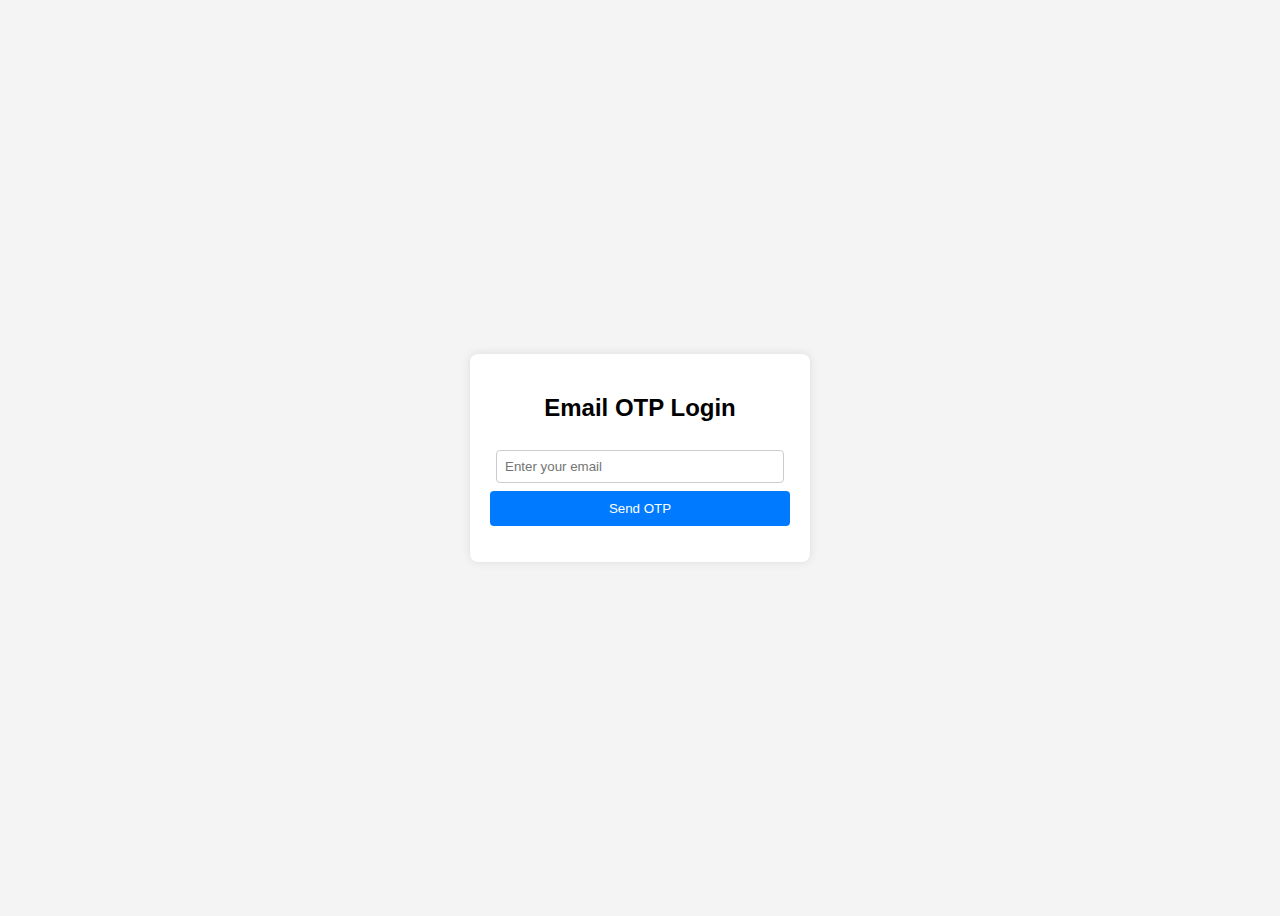
==== templates/login.html @ fb9686dd "Update - OTP Login." ====
<!DOCTYPE html>
<html lang="en">
<head>
    <meta charset="UTF-8">
    <meta name="viewport" content="width=device-width, initial-scale=1.0">
    <title>Email OTP Login</title>
    <style>
        body {
            font-family: Arial, sans-serif;
            display: flex;
            justify-content: center;
            align-items: center;
            height: 100vh;
            background-color: #f4f4f4;
        }
        .container {
            background: white;
            padding: 20px;
            border-radius: 8px;
            box-shadow: 0 0 10px rgba(0, 0, 0, 0.1);
            text-align: center;
            width: 300px;
        }
        input {
            width: 90%;
            padding: 8px;
            margin: 8px 0;
            border: 1px solid #ccc;
            border-radius: 4px;
        }
        button {
            width: 100%;
            padding: 10px;
            background: #007bff;
            color: white;
            border: none;
            border-radius: 4px;
            cursor: pointer;
        }
        button:disabled {
            background: gray;
            cursor: not-allowed;
        }
    </style>
</head>
<body>

    <div class="container">
        <h2>Email OTP Login</h2>
        <input type="email" id="email" placeholder="Enter your email">
        <button onclick="sendOTP()">Send OTP</button>

        <div id="otpSection" style="display:none;">
            <input type="text" id="otp" placeholder="Enter OTP">
            <button onclick="verifyOTP()">Verify OTP</button>
        </div>
        
        <p id="message"></p>
    </div>

    <script>
        function sendOTP() {
            const email = document.getElementById("email").value;
            if (!email) {
                alert("Please enter an email.");
                return;
            }

            fetch("/send-otp", {
                method: "POST",
                headers: { "Content-Type": "application/json" },
                body: JSON.stringify({ email: email })
            })
            .then(response => response.json())
            .then(data => {
                if (data.success) {
                    document.getElementById("otpSection").style.display = "block";
                    document.getElementById("message").textContent = "OTP sent to " + email;
                } else {
                    document.getElementById("message").textContent = "Error sending OTP. Try again.";
                }
            })
            .catch(error => console.error("Error:", error));
        }

        function verifyOTP() {
            const email = document.getElementById("email").value;
            const otp = document.getElementById("otp").value;

            fetch("/verify-otp", {
                method: "POST",
                headers: { "Content-Type": "application/json" },
                body: JSON.stringify({ email: email, otp: otp })
            })
            .then(response => response.json())
            .then(data => {
                if (data.success) {
                    document.getElementById("message").textContent = "Login successful!";
                    document.getElementById("message").style.color = "green";
                } else {
                    document.getElementById("message").textContent = "Invalid OTP. Try again.";
                    document.getElementById("message").style.color = "red";
                }
            })
            .catch(error => console.error("Error:", error));
        }
    </script>

</body>
</html>
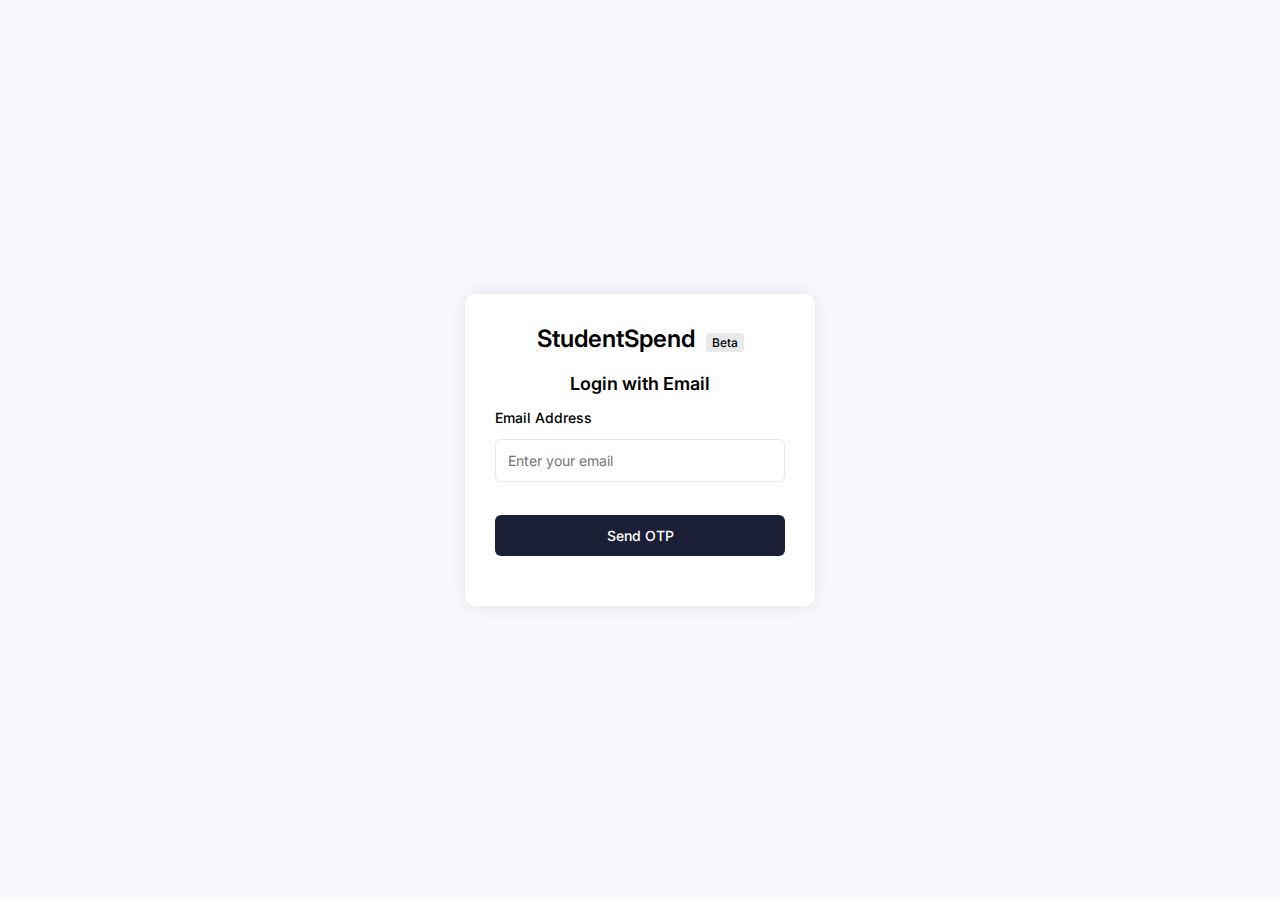
==== commit 1a5e8fd5: "Added frontend interface" ====
--- a/templates/login.html
+++ b/templates/login.html
@@ -3,69 +3,176 @@
 <head>
     <meta charset="UTF-8">
     <meta name="viewport" content="width=device-width, initial-scale=1.0">
-    <title>Email OTP Login</title>
+    <title>StudentSpend - Login</title>
+    <link rel="stylesheet" href="https://fonts.googleapis.com/css2?family=Inter:wght@400;500;600;700&display=swap">
     <style>
+        * {
+            margin: 0;
+            padding: 0;
+            box-sizing: border-box;
+            font-family: 'Inter', sans-serif;
+        }
+        
         body {
-            font-family: Arial, sans-serif;
+            font-family: 'Inter', sans-serif;
             display: flex;
             justify-content: center;
             align-items: center;
             height: 100vh;
-            background-color: #f4f4f4;
-        }
+            background-color: #f7f9fc;
+        }
+        
         .container {
             background: white;
-            padding: 20px;
-            border-radius: 8px;
-            box-shadow: 0 0 10px rgba(0, 0, 0, 0.1);
+            padding: 30px;
+            border-radius: 10px;
+            box-shadow: 0 0 20px rgba(0, 0, 0, 0.1);
             text-align: center;
-            width: 300px;
-        }
-        input {
-            width: 90%;
-            padding: 8px;
+            width: 350px;
+        }
+        
+        .logo {
+            margin-bottom: 20px;
+        }
+        
+        .logo h1 {
+            font-size: 24px;
+            font-weight: 600;
+        }
+        
+        .beta-tag {
+            background-color: rgba(26, 31, 54, 0.1);
+            font-size: 12px;
+            padding: 2px 6px;
+            border-radius: 4px;
+            margin-left: 5px;
+            font-weight: 500;
+        }
+        
+        input, select {
+            width: 100%;
+            padding: 12px;
             margin: 8px 0;
-            border: 1px solid #ccc;
-            border-radius: 4px;
-        }
+            border: 1px solid #e6e8eb;
+            border-radius: 6px;
+            font-size: 14px;
+        }
+        
+        input:focus, select:focus {
+            outline: none;
+            border-color: #3b82f6;
+        }
+        
         button {
             width: 100%;
-            padding: 10px;
-            background: #007bff;
+            padding: 12px;
+            background: #1a1f36;
             color: white;
             border: none;
-            border-radius: 4px;
+            border-radius: 6px;
             cursor: pointer;
-        }
+            font-size: 14px;
+            font-weight: 500;
+            margin-top: 10px;
+        }
+        
         button:disabled {
-            background: gray;
+            background: #6e7891;
             cursor: not-allowed;
+        }
+        
+        .message {
+            margin-top: 15px;
+            font-size: 14px;
+        }
+        
+        .success {
+            color: #22c55e;
+        }
+        
+        .error {
+            color: #ef4444;
+        }
+        
+        .form-section {
+            margin-bottom: 20px;
+        }
+        
+        .form-section h2 {
+            font-size: 18px;
+            margin-bottom: 15px;
+            font-weight: 600;
+        }
+        
+        .form-group {
+            text-align: left;
+            margin-bottom: 15px;
+        }
+        
+        .form-group label {
+            display: block;
+            font-size: 14px;
+            margin-bottom: 5px;
+            font-weight: 500;
         }
     </style>
 </head>
 <body>
-
     <div class="container">
-        <h2>Email OTP Login</h2>
-        <input type="email" id="email" placeholder="Enter your email">
-        <button onclick="sendOTP()">Send OTP</button>
-
-        <div id="otpSection" style="display:none;">
-            <input type="text" id="otp" placeholder="Enter OTP">
-            <button onclick="verifyOTP()">Verify OTP</button>
-        </div>
-        
-        <p id="message"></p>
+        <div class="logo">
+            <h1>StudentSpend <span class="beta-tag">Beta</span></h1>
+        </div>
+        
+        <div id="email-section" class="form-section">
+            <h2>Login with Email</h2>
+            <div class="form-group">
+                <label for="email">Email Address</label>
+                <input type="email" id="email" placeholder="Enter your email">
+            </div>
+            <button id="send-otp-btn" onclick="sendOTP()">Send OTP</button>
+        </div>
+        
+        <div id="otp-section" class="form-section" style="display:none;">
+            <h2>Verify OTP</h2>
+            <div class="form-group">
+                <label for="otp">One-Time Password</label>
+                <input type="text" id="otp" placeholder="Enter OTP">
+            </div>
+            <button id="verify-otp-btn" onclick="verifyOTP()">Verify OTP</button>
+        </div>
+        
+        <div id="register-section" class="form-section" style="display:none;">
+            <h2>Complete Registration</h2>
+            <div class="form-group">
+                <label for="name">Full Name</label>
+                <input type="text" id="name" placeholder="Enter your name">
+            </div>
+            <div class="form-group">
+                <label for="institute">Institute</label>
+                <input type="text" id="institute" placeholder="Enter your institute">
+            </div>
+            <div class="form-group">
+                <label for="region">Region</label>
+                <input type="text" id="region" placeholder="Enter your region">
+            </div>
+            <button id="register-btn" onclick="registerUser()">Complete Registration</button>
+        </div>
+        
+        <p id="message" class="message"></p>
     </div>
-
+    
     <script>
+        let userEmail = '';
+        
         function sendOTP() {
             const email = document.getElementById("email").value;
             if (!email) {
-                alert("Please enter an email.");
+                showMessage("Please enter an email address.", "error");
                 return;
             }
-
+            
+            userEmail = email;
+            
             fetch("/send-otp", {
                 method: "POST",
                 headers: { "Content-Type": "application/json" },
@@ -74,37 +181,98 @@
             .then(response => response.json())
             .then(data => {
                 if (data.success) {
-                    document.getElementById("otpSection").style.display = "block";
-                    document.getElementById("message").textContent = "OTP sent to " + email;
+                    document.getElementById("email-section").style.display = "none";
+                    document.getElementById("otp-section").style.display = "block";
+                    showMessage("OTP sent to " + email, "success");
                 } else {
-                    document.getElementById("message").textContent = "Error sending OTP. Try again.";
+                    showMessage("Error sending OTP: " + data.message, "error");
                 }
             })
-            .catch(error => console.error("Error:", error));
-        }
-
+            .catch(error => {
+                console.error("Error:", error);
+                showMessage("Error sending OTP. Please try again.", "error");
+            });
+        }
+        
         function verifyOTP() {
-            const email = document.getElementById("email").value;
             const otp = document.getElementById("otp").value;
-
+            if (!otp) {
+                showMessage("Please enter the OTP.", "error");
+                return;
+            }
+            
             fetch("/verify-otp", {
                 method: "POST",
                 headers: { "Content-Type": "application/json" },
-                body: JSON.stringify({ email: email, otp: otp })
+                body: JSON.stringify({ email: userEmail, otp: otp })
             })
             .then(response => response.json())
             .then(data => {
                 if (data.success) {
-                    document.getElementById("message").textContent = "Login successful!";
-                    document.getElementById("message").style.color = "green";
+                    if (data.registered) {
+                        // User is registered, redirect to main page
+                        showMessage("Login successful! Redirecting...", "success");
+                        setTimeout(() => {
+                            window.location.href = "/";
+                        }, 1500);
+                    } else {
+                        // User needs to register
+                        document.getElementById("otp-section").style.display = "none";
+                        document.getElementById("register-section").style.display = "block";
+                        showMessage("Please complete your registration.", "success");
+                    }
                 } else {
-                    document.getElementById("message").textContent = "Invalid OTP. Try again.";
-                    document.getElementById("message").style.color = "red";
+                    showMessage("Invalid OTP. Please try again.", "error");
                 }
             })
-            .catch(error => console.error("Error:", error));
+            .catch(error => {
+                console.error("Error:", error);
+                showMessage("Error verifying OTP. Please try again.", "error");
+            });
+        }
+        
+        function registerUser() {
+            const name = document.getElementById("name").value;
+            const institute = document.getElementById("institute").value;
+            const region = document.getElementById("region").value;
+            
+            if (!name || !institute || !region) {
+                showMessage("Please fill in all fields.", "error");
+                return;
+            }
+            
+            fetch("/register", {
+                method: "POST",
+                headers: { "Content-Type": "application/json" },
+                body: JSON.stringify({
+                    email: userEmail,
+                    name: name,
+                    institute: institute,
+                    region: region
+                })
+            })
+            .then(response => response.json())
+            .then(data => {
+                if (data.success) {
+                    showMessage("Registration successful! Redirecting...", "success");
+                    setTimeout(() => {
+                        window.location.href = "/main";
+                    }, 1500);
+                } else {
+                    showMessage("Error registering: " + data.message, "error");
+                }
+            })
+            .catch(error => {
+                console.error("Error:", error);
+                showMessage("Error registering. Please try again.", "error");
+            });
+        }
+        
+        function showMessage(text, type) {
+            const messageElement = document.getElementById("message");
+            messageElement.textContent = text;
+            messageElement.className = "message " + type;
         }
     </script>
-
 </body>
-</html>
+</html>